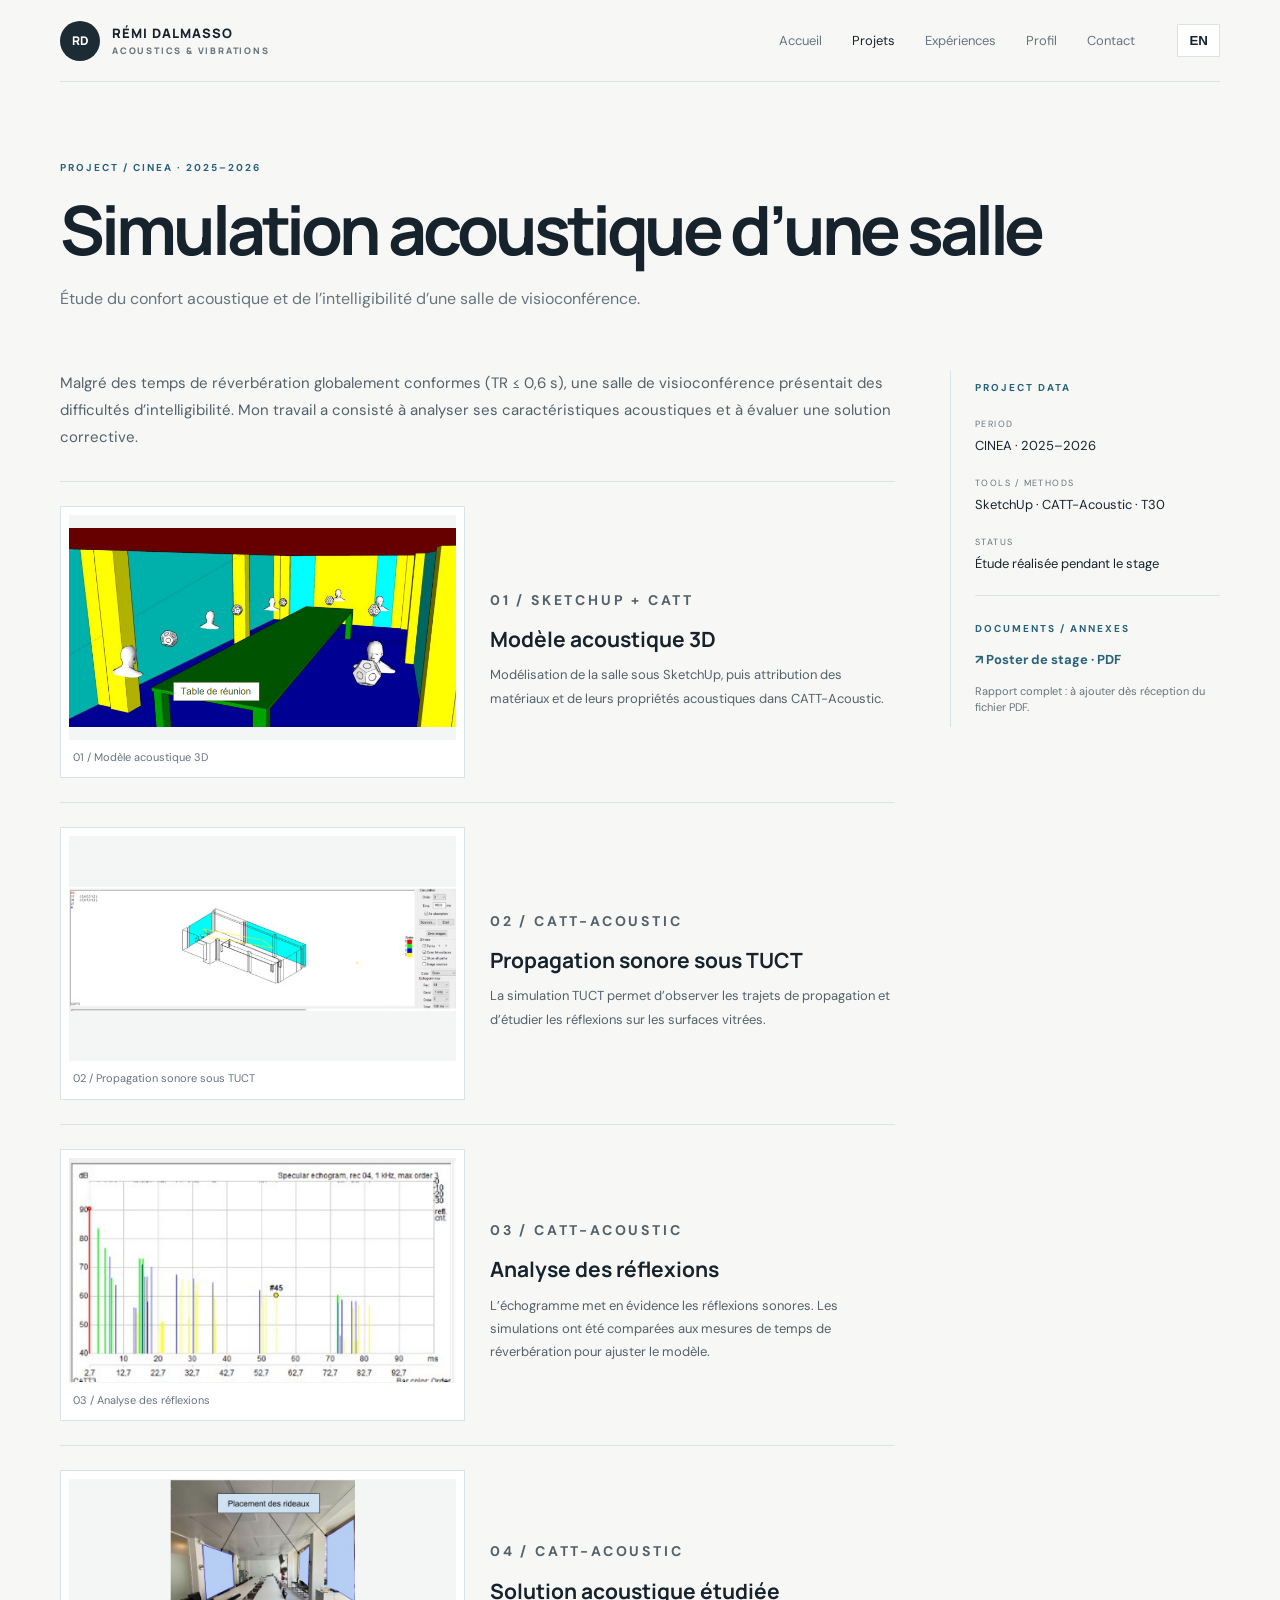
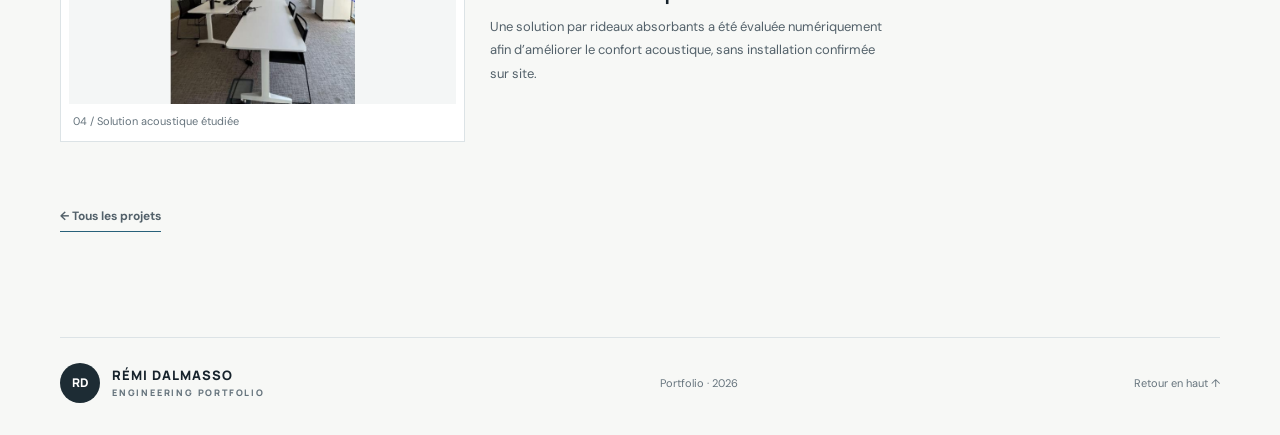
==== projets/salle.html @ cb798d58 "Add files via upload" ====
<!DOCTYPE html>

<html lang="fr"><head><meta charset="utf-8"/><meta content="width=device-width,initial-scale=1" name="viewport"/><meta content="Portfolio de Rémi Dalmasso, acoustique, vibrations et mécanique — UTC" name="description"/><title>Rémi Dalmasso — Portfolio</title><link href="../css/style.css" rel="stylesheet"/><script defer="" src="../js/main.js"></script></head><body><a class="skip-link" href="#contenu">Aller au contenu</a><header class="site-header"><a class="brand" href="../index.html"><span class="brand-mark">RD</span><span class="brand-text">RÉMI DALMASSO<span>ACOUSTICS &amp; VIBRATIONS</span></span></a><button aria-expanded="false" aria-label="Menu" class="menu-toggle">☰</button><nav aria-label="Navigation principale" class="navigation"><a class="" data-i18n="home" href="../index.html">Accueil</a><a class="active" data-i18n="projects" href="../projets.html">Projets</a><a class="" data-i18n="experience" href="../experiences.html">Expériences</a><a class="" data-i18n="profile" href="../profil.html">Profil</a><a class="" data-i18n="contact" href="../contact.html">Contact</a><button class="lang-switch" type="button">EN</button></nav></header><main id="contenu"><section class="page-hero section-shell"><p class="eyebrow">PROJECT / CINEA · 2025–2026</p><h1><span data-en="Room acoustic simulation" data-fr="Simulation acoustique d’une salle">Simulation acoustique d’une salle</span></h1><p><span data-en="Acoustic comfort and speech intelligibility study for a video-conference room." data-fr="Étude du confort acoustique et de l’intelligibilité d’une salle de visioconférence.">Étude du confort acoustique et de l’intelligibilité d’une salle de visioconférence.</span></p></section><section class="project-detail section-shell"><article class="detail-main"><p class="room-intro"><span data-en="Despite broadly compliant reverberation times (RT ≤ 0.6 s), a video-conference room presented speech intelligibility issues. My work focused on investigating its acoustic behaviour and evaluating a possible treatment." data-fr="Malgré des temps de réverbération globalement conformes (TR ≤ 0,6 s), une salle de visioconférence présentait des difficultés d’intelligibilité. Mon travail a consisté à analyser ses caractéristiques acoustiques et à évaluer une solution corrective.">Malgré des temps de réverbération globalement conformes (TR ≤ 0,6 s), une salle de visioconférence présentait des difficultés d’intelligibilité. Mon travail a consisté à analyser ses caractéristiques acoustiques et à évaluer une solution corrective.</span></p><section class="room-row"><figure class="room-media"><img alt="Modèle acoustique 3D" loading="lazy" src="../assets/images/salle-1.png"/><figcaption>01 / Modèle acoustique 3D</figcaption></figure><div class="room-copy"><p class="eyebrow">01 / SKETCHUP + CATT</p><h2><span data-en="3D acoustic model" data-fr="Modèle acoustique 3D">Modèle acoustique 3D</span></h2><p><span data-en="The room was modelled in SketchUp, with acoustic materials and absorption properties assigned in CATT-Acoustic." data-fr="Modélisation de la salle sous SketchUp, puis attribution des matériaux et de leurs propriétés acoustiques dans CATT-Acoustic.">Modélisation de la salle sous SketchUp, puis attribution des matériaux et de leurs propriétés acoustiques dans CATT-Acoustic.</span></p></div></section><section class="room-row"><figure class="room-media"><img alt="Propagation sonore sous TUCT" loading="lazy" src="../assets/images/salle-2.png"/><figcaption>02 / Propagation sonore sous TUCT</figcaption></figure><div class="room-copy"><p class="eyebrow">02 / CATT-ACOUSTIC</p><h2><span data-en="Sound propagation in TUCT" data-fr="Propagation sonore sous TUCT">Propagation sonore sous TUCT</span></h2><p><span data-en="TUCT simulations were used to investigate sound paths and reflections, particularly from glazed surfaces." data-fr="La simulation TUCT permet d’observer les trajets de propagation et d’étudier les réflexions sur les surfaces vitrées.">La simulation TUCT permet d’observer les trajets de propagation et d’étudier les réflexions sur les surfaces vitrées.</span></p></div></section><section class="room-row"><figure class="room-media"><img alt="Analyse des réflexions" loading="lazy" src="../assets/images/salle-3.png"/><figcaption>03 / Analyse des réflexions</figcaption></figure><div class="room-copy"><p class="eyebrow">03 / CATT-ACOUSTIC</p><h2><span data-en="Reflection analysis" data-fr="Analyse des réflexions">Analyse des réflexions</span></h2><p><span data-en="The echogram highlights sound reflections. Simulated reverberation times were compared with measurements to refine the model." data-fr="L’échogramme met en évidence les réflexions sonores. Les simulations ont été comparées aux mesures de temps de réverbération pour ajuster le modèle.">L’échogramme met en évidence les réflexions sonores. Les simulations ont été comparées aux mesures de temps de réverbération pour ajuster le modèle.</span></p></div></section><section class="room-row"><figure class="room-media"><img alt="Solution acoustique étudiée" loading="lazy" src="../assets/images/salle-4.png"/><figcaption>04 / Solution acoustique étudiée</figcaption></figure><div class="room-copy"><p class="eyebrow">04 / CATT-ACOUSTIC</p><h2><span data-en="Acoustic treatment investigated" data-fr="Solution acoustique étudiée">Solution acoustique étudiée</span></h2><p><span data-en="Absorptive curtains were evaluated numerically as a potential improvement to acoustic comfort; on-site installation was not confirmed." data-fr="Une solution par rideaux absorbants a été évaluée numériquement afin d’améliorer le confort acoustique, sans installation confirmée sur site.">Une solution par rideaux absorbants a été évaluée numériquement afin d’améliorer le confort acoustique, sans installation confirmée sur site.</span></p></div></section><p class="room-back"><a class="text-link" href="../projets.html"><span data-en="← All projects" data-fr="← Tous les projets">← Tous les projets</span></a></p></article><aside class="detail-sidebar"><p class="eyebrow">PROJECT DATA</p><dl><dt>PERIOD</dt><dd>CINEA · 2025–2026</dd><dt>TOOLS / METHODS</dt><dd>SketchUp · CATT-Acoustic · T30</dd><dt>STATUS</dt><dd><span data-en="Internship project completed" data-fr="Étude réalisée pendant le stage">Étude réalisée pendant le stage</span></dd></dl><div class="room-docs"><p class="eyebrow">DOCUMENTS / ANNEXES</p><a class="room-doc-link" href="../assets/CINEA-poster.pdf" rel="noopener" target="_blank">↗ Poster de stage · PDF</a><p class="room-doc-note"><span data-en="Full internship report: link will be added once the PDF is available." data-fr="Rapport complet : à ajouter dès réception du fichier PDF.">Rapport complet : à ajouter dès réception du fichier PDF.</span></p></div></aside></section></main><footer class="site-footer section-shell"><a class="brand" href="../index.html"><span class="brand-mark">RD</span><span class="brand-text">RÉMI DALMASSO<span>ENGINEERING PORTFOLIO</span></span></a><p>Portfolio · <span id="year">2026</span></p><a class="back-top" data-i18n="top" href="#contenu">Retour en haut ↑</a></footer></body></html>
---- css/style.css ----
@import url('https://fonts.googleapis.com/css2?family=DM+Sans:wght@400;500;600;700&family=Manrope:wght@400;500;600;700;800&display=swap');
:root{--ink:#17232c;--muted:#66747d;--line:#dce3e6;--paper:#f7f8f6;--white:#fff;--accent:#28617a;--soft:#e8eeeb;--dark:#1d2c34}*{box-sizing:border-box}html{scroll-behavior:smooth}body{margin:0;background:var(--paper);color:var(--ink);font-family:'DM Sans',sans-serif;line-height:1.65}a{color:inherit}img{max-width:100%;display:block}.section-shell{width:min(1160px,calc(100% - 48px));margin-inline:auto}.site-header{height:82px;display:flex;align-items:center;justify-content:space-between;width:min(1160px,calc(100% - 48px));margin:auto;border-bottom:1px solid var(--line)}.brand{text-decoration:none;display:flex;align-items:center;gap:12px;font:800 13px Manrope,sans-serif;letter-spacing:.08em}.brand-mark{display:grid;place-items:center;width:40px;height:40px;background:var(--dark);color:white;border-radius:50%;font-size:12px;letter-spacing:0}.brand-text span{display:block;color:var(--muted);font-size:9px;letter-spacing:.2em;margin-top:2px}.navigation{display:flex;gap:30px}.navigation a{text-decoration:none;color:var(--muted);font-size:13px}.navigation a:hover,.navigation a.active{color:var(--ink)}.menu-toggle{display:none;background:none;border:0;font-size:24px}.hero{padding:90px 0 76px;display:grid;grid-template-columns:1.15fr .85fr;gap:70px;align-items:center}.eyebrow{font-size:10px;letter-spacing:.2em;font-weight:700;color:var(--accent);text-transform:uppercase}.hero h1,.page-hero h1{font:700 clamp(44px,7vw,82px)/1.02 Manrope,sans-serif;letter-spacing:-.06em;margin:18px 0 22px}.accent{color:var(--accent)}.hero p,.page-hero>p:last-child{max-width:650px;color:var(--muted);font-size:16px}.hero-image{border-radius:8px;overflow:hidden;background:#e6eae7;min-height:330px}.hero-image img{width:100%;height:370px;object-fit:contain;padding:12px}.button{display:inline-flex;align-items:center;gap:16px;padding:13px 18px;text-decoration:none;font-size:12px;font-weight:700;border:1px solid var(--dark);border-radius:3px}.button-dark{background:var(--dark);color:white}.button-light{background:white;color:var(--dark);border-color:white}.text-link{font-size:12px;font-weight:700;text-decoration:none;border-bottom:1px solid var(--accent);padding-bottom:4px}.hero-actions{display:flex;align-items:center;gap:24px;flex-wrap:wrap;margin-top:30px}.section{padding:62px 0}.section-head{display:flex;align-items:end;justify-content:space-between;gap:24px;margin-bottom:28px}.section h2,.section-head h2,.profile-layout h2,.contact-layout h2{font:700 clamp(27px,4vw,42px)/1.15 Manrope,sans-serif;letter-spacing:-.04em;margin:8px 0}.muted{color:var(--muted)}.project-grid{display:grid;grid-template-columns:repeat(3,minmax(0,1fr));gap:18px}.project-card{display:block;text-decoration:none;background:white;border:1px solid var(--line);transition:transform .2s,border-color .2s;overflow:hidden}.project-card:hover{transform:translateY(-3px);border-color:#aeb9bd}.project-card img{width:100%;height:205px;object-fit:contain;padding:10px;background:#e7ece9}.project-card-info{padding:18px;display:flex;justify-content:space-between;gap:10px;align-items:center}.project-card h3{font:700 17px Manrope,sans-serif;margin:0 0 5px}.project-card p{margin:0;font-size:12px;color:var(--muted)}.arrow-circle{display:grid;place-items:center;border:1px solid var(--line);border-radius:50%;width:34px;height:34px;flex:none}.skill-row{display:flex;gap:10px;flex-wrap:wrap;margin-top:22px}.skill{border:1px solid var(--line);background:white;padding:9px 13px;font-size:12px}.cta{background:var(--dark);color:white;padding:34px;display:flex;align-items:center;justify-content:space-between;gap:24px;margin:55px auto}.cta h2{font:700 28px/1.2 Manrope;margin:0}.site-footer{border-top:1px solid var(--line);padding:25px 0 32px;display:flex;align-items:center;justify-content:space-between;gap:20px;font-size:11px;color:var(--muted)}.site-footer .brand{color:var(--ink)}.back-top{text-decoration:none}.page-hero{padding:68px 0 42px}.page-hero h1{font-size:clamp(42px,6vw,68px)}.page-hero>p:last-child{max-width:760px}.filters{display:flex;gap:8px;flex-wrap:wrap;margin:10px 0 26px}.filter-btn{padding:9px 13px;background:transparent;border:1px solid var(--line);font:inherit;font-size:12px;cursor:pointer}.filter-btn.active,.filter-btn:hover{background:var(--dark);color:white;border-color:var(--dark)}.project-detail{display:grid;grid-template-columns:minmax(0,1fr) 270px;gap:55px;padding-bottom:75px}.detail-main h2{font:700 24px Manrope;margin:32px 0 10px}.detail-main p,.detail-main li{font-size:14px;color:#53616a}.detail-main ul{padding-left:20px}.detail-visual{width:100%;max-height:470px;overflow:hidden;background:#e6ebe8;border-radius:5px;margin-bottom:25px}.detail-visual img{width:100%;max-height:470px;object-fit:contain}.detail-sidebar{border-left:1px solid var(--line);padding-left:24px}.detail-sidebar dl{margin:20px 0}.detail-sidebar dt{font-size:9px;letter-spacing:.16em;color:var(--muted);margin-top:20px}.detail-sidebar dd{margin:3px 0;font-size:13px}.download-list{list-style:none;padding:0!important;margin:18px 0}.download-list li{border-top:1px solid var(--line);padding:13px 0;display:flex;justify-content:space-between;gap:14px;align-items:center}.download-list a{font-size:13px;font-weight:700;color:var(--ink);text-decoration:none}.download-list a:hover{color:var(--accent)}.file-note{font-size:11px!important;color:var(--muted)!important}.profile-layout,.contact-layout{display:grid;grid-template-columns:1.2fr .8fr;gap:70px;padding-bottom:75px}.profile-block{border-top:1px solid var(--line);padding:18px 0}.profile-block h3{font:700 15px Manrope;margin:0 0 7px}.profile-block p{font-size:13px;color:var(--muted);margin:0}.cv-panel{background:white;border:1px solid var(--line);padding:28px}.cv-panel h2{font-size:27px}.contact-list{border-top:1px solid var(--line)}.contact-row{display:flex;justify-content:space-between;gap:20px;padding:20px 0;border-bottom:1px solid var(--line);text-decoration:none;font-size:13px}.contact-row span:first-child{color:var(--muted)}.notice{background:#edf0ed;padding:14px 16px;font-size:12px;color:#53616a;margin-top:20px}.experience-banner{display:grid;grid-template-columns:1fr 1fr;gap:36px;align-items:center;margin-bottom:36px}.experience-banner img{width:100%;height:320px;object-fit:contain;padding:12px;background:#e3e8e5;border-radius:5px}.experience-banner h2{font:700 32px Manrope;line-height:1.15}.skip-link{position:absolute;left:-999px}.skip-link:focus{left:10px;top:10px;background:white;padding:10px;z-index:10}@media(max-width:760px){.section-shell,.site-header{width:min(100% - 32px,1160px)}.site-header{height:70px}.menu-toggle{display:block}.navigation{display:none;position:absolute;top:70px;left:0;right:0;padding:20px 24px;background:var(--paper);border-bottom:1px solid var(--line);z-index:5;flex-direction:column;gap:18px}.navigation.open{display:flex}.hero{grid-template-columns:1fr;gap:32px;padding:58px 0}.hero-image{min-height:230px}.hero-image img{height:260px}.project-grid{grid-template-columns:repeat(2,minmax(0,1fr))}.project-card img{height:155px}.project-detail,.profile-layout,.contact-layout,.experience-banner{grid-template-columns:1fr;gap:28px}.detail-sidebar{border-left:0;border-top:1px solid var(--line);padding:20px 0 0}.section-head{align-items:start;flex-direction:column}.cta{align-items:flex-start;flex-direction:column}.site-footer{align-items:flex-start;flex-direction:column}.page-hero{padding-top:50px}}@media(max-width:480px){.project-grid{grid-template-columns:1fr}.project-card img{height:220px}.hero h1{font-size:52px}.contact-row{flex-direction:column;gap:4px}}

/* Ajustements de mise en page — version révisée */
.project-card[hidden]{display:none!important}
.filter-btn{border-radius:3px;transition:background .18s,color .18s,border-color .18s}
.detail-visual{display:flex;align-items:center;justify-content:center;padding:8px;min-height:180px}
.detail-visual img{width:100%;height:auto;max-height:470px;object-fit:contain}
.detail-sidebar{align-self:start}
.sidebar-resources{border-top:1px solid var(--line);margin-top:28px;padding-top:22px;display:flex;flex-direction:column;align-items:stretch;gap:10px}
.sidebar-resources .eyebrow{margin:0 0 5px}
.resource-button{justify-content:center;text-align:center;width:100%;font-size:11px;line-height:1.4;padding:12px 13px}
.button-outline{background:transparent;color:var(--dark);border:1px solid var(--dark)}
.profile-intro{padding-bottom:30px}
.profile-intro .button{margin-top:12px}
.profile-columns{display:grid;grid-template-columns:minmax(0,1fr) minmax(0,1fr);gap:56px;padding-bottom:80px;align-items:start}
.profile-columns h2{font:700 clamp(27px,4vw,38px)/1.15 Manrope,sans-serif;letter-spacing:-.04em;margin:8px 0 26px}
.timeline{list-style:none;margin:0;padding:0 0 0 24px;border-left:1px solid #bdc8c9}
.timeline-item{position:relative;padding:0 0 30px 18px}
.timeline-item:last-child{padding-bottom:0}
.timeline-item:before{content:"";position:absolute;width:10px;height:10px;border-radius:50%;background:var(--accent);left:-30px;top:5px;border:3px solid var(--paper);box-shadow:0 0 0 1px var(--accent)}
.timeline-date{font-size:10px;letter-spacing:.12em;text-transform:uppercase;color:var(--accent);font-weight:700}
.timeline-item h3,.skill-group h3{font:700 15px Manrope,sans-serif;margin:7px 0}
.timeline-item p,.skill-group p{font-size:13px;color:var(--muted);margin:0}
.skills-panel{background:white;border:1px solid var(--line);padding:26px 28px;border-radius:5px}
.skill-group{padding:16px 0;border-top:1px solid var(--line)}
.skill-group:first-of-type{margin-top:4px}
.contact-cards-wrap{display:block;padding-bottom:80px}
.contact-intro{max-width:620px;margin-bottom:28px}
.contact-cards{display:grid;grid-template-columns:repeat(2,minmax(0,1fr));gap:18px}
.contact-card{min-height:155px;display:flex;flex-direction:column;align-items:flex-start;justify-content:space-between;padding:24px;background:white;border:1px solid var(--line);text-decoration:none;transition:transform .18s,border-color .18s}
.contact-card:hover{transform:translateY(-3px);border-color:#aeb9bd}
.contact-card-label{font-size:10px;letter-spacing:.18em;color:var(--accent);font-weight:700}
.contact-card strong{font:700 16px Manrope,sans-serif;overflow-wrap:anywhere}
.contact-card-action{font-size:12px;font-weight:700;border-bottom:1px solid var(--accent);padding-bottom:3px}
.contact-cv-link{margin-top:24px}
@media(max-width:760px){.profile-columns{grid-template-columns:1fr;gap:36px}.contact-cards{grid-template-columns:1fr}.experience-banner img{height:260px}.hero-image img{height:280px}.project-card img{object-fit:contain}}

.lang-switch{border:1px solid var(--line);background:white;padding:8px 11px;cursor:pointer;font-weight:700;color:var(--ink)}.lang-switch:hover{border-color:var(--accent)}.hero-image{display:grid;place-items:center}.hero-image svg{width:100%;height:auto;max-height:360px}.visual-placeholder{background:#e7eceb;min-height:205px;display:grid;place-items:center;position:relative;overflow:hidden}.visual-placeholder svg{width:100%;height:100%;min-height:205px}.visual-placeholder small{position:absolute;bottom:10px;left:12px;font-size:10px;color:#65747b;background:#f7f8f6dd;padding:3px 7px}.project-card .visual-placeholder{height:205px}.project-card .visual-placeholder svg{min-height:0}.tagline{font-size:11px;color:var(--accent);letter-spacing:.12em;text-transform:uppercase}.project-detail .visual-placeholder{min-height:300px}.lang-switch{margin-left:12px}.site-header{gap:14px}.navigation{align-items:center}@media(max-width:760px){.lang-switch{margin-left:0}}
/* Short visual project pages */
.compact-hero{padding-bottom:25px}.compact-hero h1{max-width:1000px}.short-project{padding-bottom:85px}.project-hero-image{background:#e8eeeb;max-height:490px;overflow:hidden;display:flex;justify-content:center}.project-hero-image img{width:100%;max-height:490px;object-fit:contain}.project-summary{display:grid;grid-template-columns:1.6fr .7fr;gap:42px;align-items:center;padding:34px 0;border-bottom:1px solid var(--line)}.project-summary p:not(.eyebrow){max-width:720px;color:var(--muted);font-size:15px}.project-stat{border-left:2px solid var(--accent);padding-left:20px;font-size:14px;font-weight:700}.visual-gallery{display:grid;grid-template-columns:repeat(2,minmax(0,1fr));gap:22px;margin:30px 0 40px}.visual-figure{margin:0;background:#fff;border:1px solid var(--line);padding:10px}.visual-figure img{width:100%;height:300px;object-fit:contain}.visual-figure figcaption{font-size:10px;letter-spacing:.12em;color:var(--muted);padding:8px 4px 3px}.project-annex{display:flex;justify-content:space-between;align-items:center;gap:25px;padding:24px 28px;background:#e9efed}.project-annex p:last-child{font-size:12px;color:var(--muted)}.project-back{margin-top:35px}@media(max-width:760px){.project-summary,.visual-gallery{grid-template-columns:1fr}.visual-figure img{height:auto;max-height:360px}.project-annex{flex-direction:column;align-items:start}.project-stat{border-left:0;border-top:2px solid var(--accent);padding:14px 0 0}}
/* Meeting-room acoustic simulation gallery */
.room-figure{margin:1.4rem 0 1.8rem;background:#f5f7f7;border:1px solid #e1e7e8;border-radius:8px;overflow:hidden}.room-figure img{display:block;width:100%;height:auto;max-height:440px;object-fit:contain}.room-figure figcaption{font-size:.85rem;color:#536770;padding:.65rem 1rem;background:#fff}.detail-main .room-figure:first-child img{max-height:510px}.detail-main .text-link{display:inline-block;margin:1rem 1.4rem 1rem 0}

/* Meeting-room project V4: compact side-by-side visual storytelling */
.room-intro{font-size:15px!important;line-height:1.8;margin:0 0 30px;max-width:850px}
.room-row{display:grid;grid-template-columns:minmax(0,1fr) minmax(0,1fr);gap:25px;align-items:center;padding:24px 0;border-top:1px solid var(--line)}
.room-media{margin:0;min-width:0;background:#fff;border:1px solid var(--line);padding:8px}
.room-media img{width:100%;height:225px;object-fit:contain;background:#f4f6f6}
.room-media figcaption{font-size:11px;color:var(--muted);padding:8px 4px 3px}
.room-copy h2{font:700 21px/1.3 Manrope,sans-serif;margin:10px 0}
.room-copy p:not(.eyebrow){font-size:13px;line-height:1.8;margin:0}
.room-docs{margin-top:20px;border-top:1px solid var(--line);padding-top:15px}
.room-doc-link{display:block;font-size:13px;font-weight:700;color:var(--accent);text-decoration:none;margin:12px 0}
.room-doc-link:hover{text-decoration:underline}
.room-doc-note{font-size:11px;color:var(--muted);line-height:1.5}
.room-back{margin-top:25px}
@media(max-width:760px){.room-row{grid-template-columns:1fr;gap:12px}.room-media img{height:auto;max-height:300px}.room-copy h2{font-size:19px}}

/* Wolf-tone project: concise image-and-text layout */
.wolf-story{display:grid;gap:26px;margin:32px 0 42px}
.wolf-story-row{display:grid;grid-template-columns:minmax(0,1fr) minmax(0,1fr);gap:34px;align-items:center;padding-bottom:26px;border-bottom:1px solid var(--line)}
.wolf-story-figure{margin:0;background:#f6f8f7;padding:10px}
.wolf-story-figure img{display:block;width:100%;max-height:320px;object-fit:contain}
.wolf-story-figure figcaption{padding-top:8px;color:var(--muted);font-size:11px;letter-spacing:.12em}
.wolf-story-copy h2{font-size:clamp(20px,2.3vw,29px);line-height:1.2;margin:0 0 14px}
.wolf-story-copy p{font-size:15px;line-height:1.75;color:var(--muted);margin:0}
.wolf-quick-links{margin-top:18px;font-weight:400}
.wolf-quick-links .eyebrow{margin-bottom:8px;font-size:10px!important}
.wolf-quick-links a{display:inline-block;font-size:13px;color:var(--accent);font-weight:700;text-decoration:underline;text-underline-offset:4px}
@media(max-width:760px){.wolf-story-row{grid-template-columns:1fr;gap:14px}.wolf-story-figure img{max-height:300px}}

.wolf-quick-links a{display:block;margin-top:10px;font-size:13px;line-height:1.45;text-decoration:underline;text-underline-offset:3px}

/* Featured projects: four-image editorial layout */
.featured-grid{grid-template-columns:repeat(2,minmax(0,1fr));gap:24px}
.featured-card{display:grid;grid-template-columns:44% 56%;min-height:255px;border-radius:14px;box-shadow:0 4px 22px rgba(20,38,46,.045);align-items:stretch}
.featured-card>img{width:100%;height:100%;min-height:255px;max-height:290px;object-fit:cover;padding:0;background:#e8edeb}
.featured-card[href$="jardin.html"]>img{object-fit:contain;padding:22px;background:#e7ece9}
.featured-card .project-card-info{padding:23px 25px;display:block;min-width:0}
.featured-copy{display:flex;flex-direction:column;height:100%}
.featured-label{align-self:flex-start;padding:5px 12px;border-radius:24px;background:#e8f0ef;color:#175b64;font-size:11px;margin-bottom:17px}
.featured-card h3{font-size:clamp(17px,1.7vw,23px);line-height:1.2;margin-bottom:12px;letter-spacing:-.025em}
.featured-card p{font-size:13px;line-height:1.6;margin-bottom:18px}
.featured-more{border-top:1px solid var(--line);padding-top:12px;margin-top:auto;color:#185769;font-size:12px;font-weight:700}
@media(max-width:900px){.featured-grid{grid-template-columns:1fr}.featured-card>img{max-height:260px}}
@media(max-width:520px){.featured-card{grid-template-columns:1fr}.featured-card>img{height:220px;min-height:0;max-height:220px}.featured-card .project-card-info{padding:20px}.featured-label{margin-bottom:12px}}

/* Fifth Element: one logo instead of PDF page screenshots */
.fifth-single-logo{margin:0 auto 28px;max-width:430px;display:flex;justify-content:center;align-items:center;background:#e6ebea;border-radius:12px;padding:24px}
.fifth-single-logo img{display:block;width:100%;height:auto;max-height:360px;object-fit:contain}
.fifth-short-copy{display:grid;grid-template-columns:repeat(3,minmax(0,1fr));gap:18px;margin:12px 0 36px}
.fifth-mini-block{padding:18px;border:1px solid #dce3e3;border-radius:10px}
.fifth-mini-block h2{font-size:17px;margin:0 0 8px}
.fifth-mini-block p{font-size:14px;line-height:1.65;color:#52616a;margin:0}
@media(max-width:740px){.fifth-short-copy{grid-template-columns:1fr}}

/* V10: experience logo, streamlined profile and Abaqus project */
.experience-banner .cinea-logo{width:min(100%,250px);height:auto;max-height:220px;object-fit:contain;background:transparent;padding:0;margin:0 auto;border-radius:0}
.profile-columns-single{grid-template-columns:minmax(0,1fr);max-width:850px}
.profile-cv-link{border-top:1px solid var(--line);padding-top:25px;margin-top:15px}
.profile-cv-link .button{margin-top:8px}
.abaqus-visual{min-height:245px;display:flex;flex-direction:column;justify-content:center;align-items:center;gap:12px;background:linear-gradient(145deg,#e9eeed,#d9e3e5);border:1px solid var(--line);text-align:center;padding:25px}
.abaqus-visual strong{font:700 clamp(30px,4vw,50px)/1 Manrope,sans-serif;letter-spacing:-.05em;color:var(--dark)}
.abaqus-visual>span:last-child{font-size:13px;color:var(--muted)}

/* V11 — aligned profile and refined experience page */
.profile-refined{width:min(1040px,calc(100% - 48px));margin:0 auto;padding:22px 0 85px;display:grid;grid-template-columns:minmax(0,1fr) 280px;gap:70px;align-items:start;max-width:none}
.profile-refined .profile-cv-link{background:#fff;border:1px solid var(--line);padding:26px;border-radius:5px;margin-top:26px}
.profile-refined .profile-cv-link .button{margin-top:12px}
.experience-refined{grid-template-columns:220px minmax(0,1fr);gap:58px;background:#fff;border:1px solid var(--line);padding:38px 46px;border-radius:6px;margin-bottom:48px}
.experience-refined .cinea-logo{width:185px;max-width:100%;max-height:190px;margin:auto;object-fit:contain}
.experience-refined h2{font-size:clamp(24px,3vw,34px);margin:12px 0}
.experience-refined p:last-child{max-width:620px}
.experience-details{grid-template-columns:minmax(0,1.2fr) minmax(260px,.8fr);gap:60px}
.experience-details>aside{border-left:1px solid var(--line);padding-left:32px}
.experience-details .skill-row{gap:8px;margin-top:16px}
.experience-details .skill{font-size:12px;padding:8px 11px}
@media(max-width:760px){.profile-refined{width:min(100% - 32px,1040px);grid-template-columns:1fr;gap:22px}.profile-refined .profile-cv-link{margin-top:0}.experience-refined{grid-template-columns:1fr;padding:28px;gap:16px}.experience-refined .cinea-logo{margin:0;width:150px}.experience-details{grid-template-columns:1fr;gap:25px}.experience-details>aside{border-left:0;border-top:1px solid var(--line);padding:22px 0 0}}

/* V12 — bilingual skills panel and Taipei Abaqus results */
.portfolio-skills{padding-top:50px;padding-bottom:85px}
.portfolio-skills h2{margin-bottom:24px}
.skills-three-col{display:grid;grid-template-columns:repeat(3,minmax(0,1fr));gap:28px;background:#fff;border:1px solid #dfe6e9;border-radius:22px;padding:30px}
.skills-column h3{font-size:16px;margin:0 0 16px;font-weight:700}
.skills-chip-list{display:flex;flex-wrap:wrap;gap:9px}
.skills-chip{display:inline-block;border-radius:9px;padding:10px 13px;background:#edf3f8;color:#294d69;font-size:12px;font-weight:650}
.abaqus-result-figure{margin:0;background:#fff;border:1px solid #e0e6e8;padding:12px;border-radius:9px}
.abaqus-result-figure img{display:block;width:100%;height:auto;object-fit:contain}
.abaqus-result-figure figcaption{font-size:12px;color:#63727c;margin-top:9px}
.abaqus-result-note{font-size:14px;line-height:1.7;color:#52616a;margin:16px 0 30px}
@media(max-width:760px){.skills-three-col{grid-template-columns:1fr;padding:22px;gap:25px}}

/* V13 — portrait de présentation */
.hero-portrait{background:#e5e9e8;min-height:0;max-width:365px;width:100%;justify-self:center;border-radius:12px;overflow:hidden}
.hero-portrait img{width:100%;height:440px;object-fit:cover;object-position:center 24%;padding:0}
@media(max-width:760px){.hero-portrait{max-width:310px;justify-self:start}.hero-portrait img{height:360px}}

.contact-card a{color:inherit;text-decoration:none}.contact-card a:hover{text-decoration:underline}
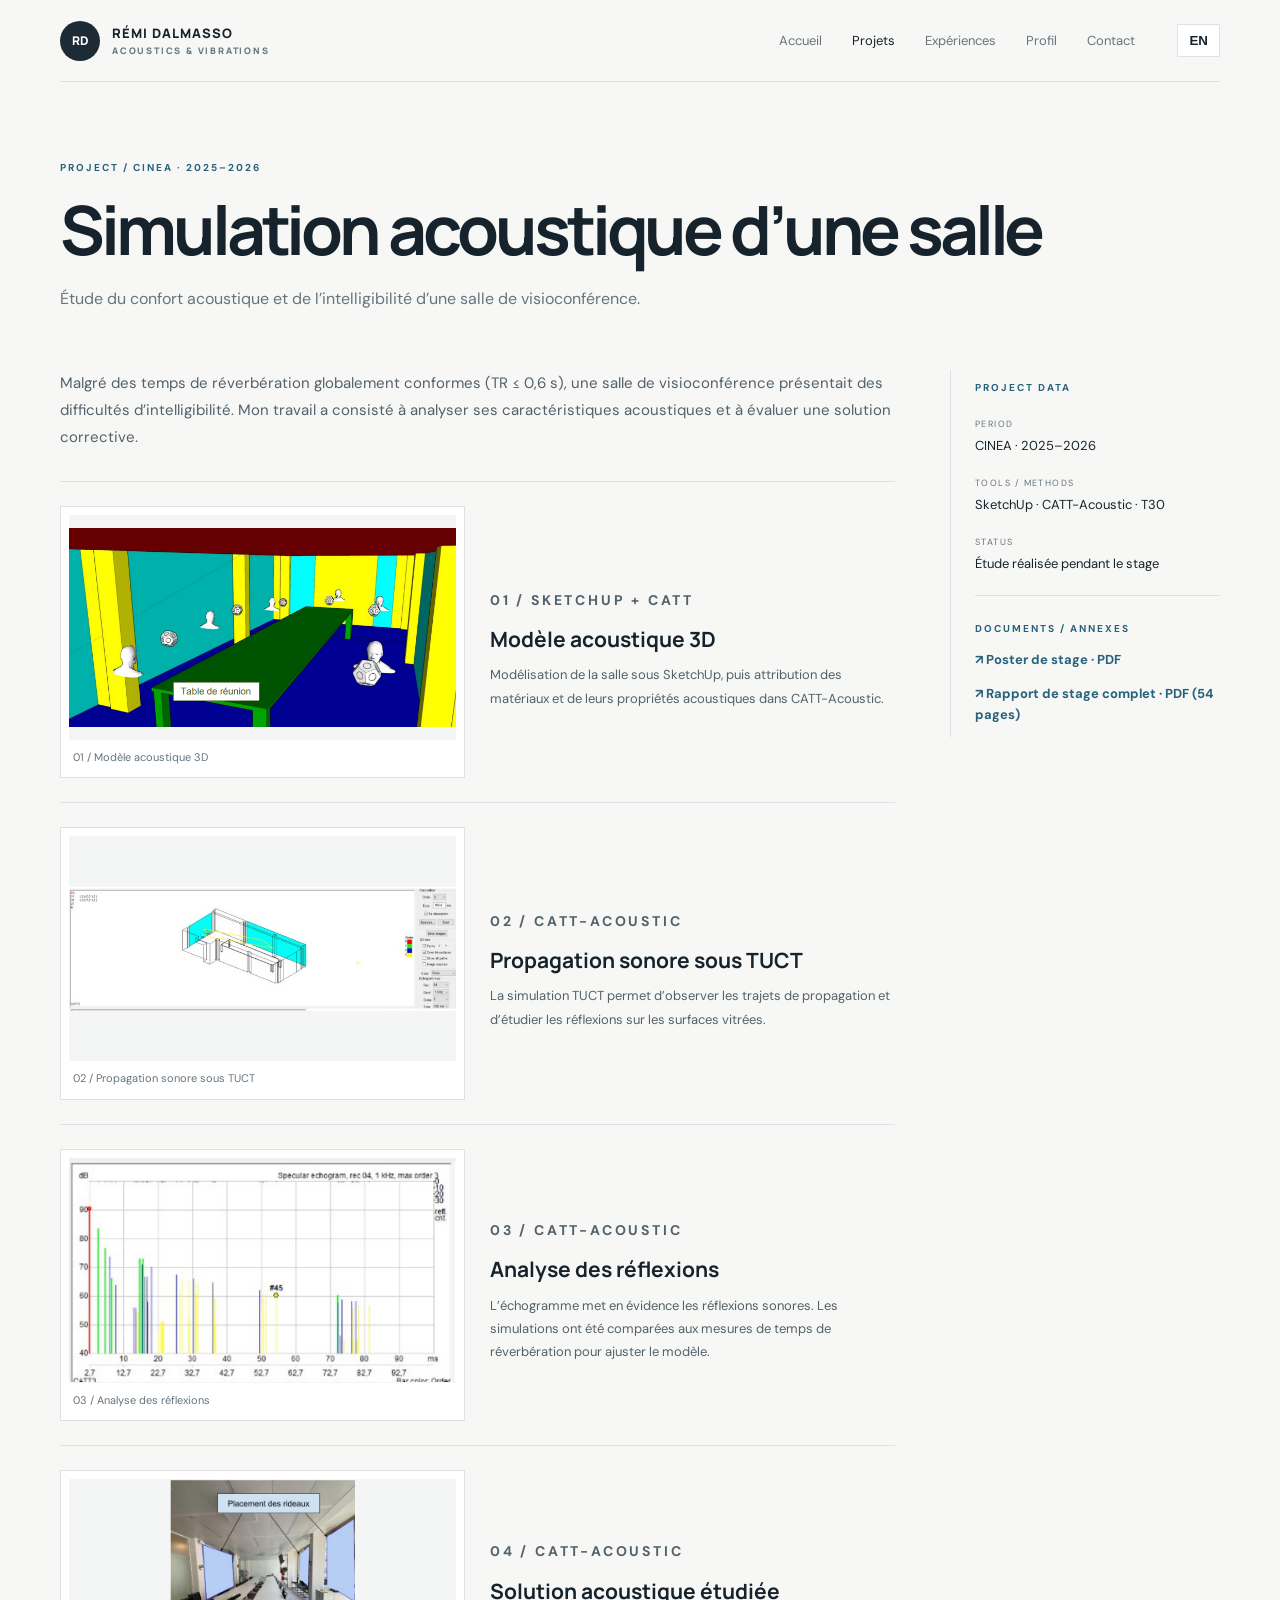
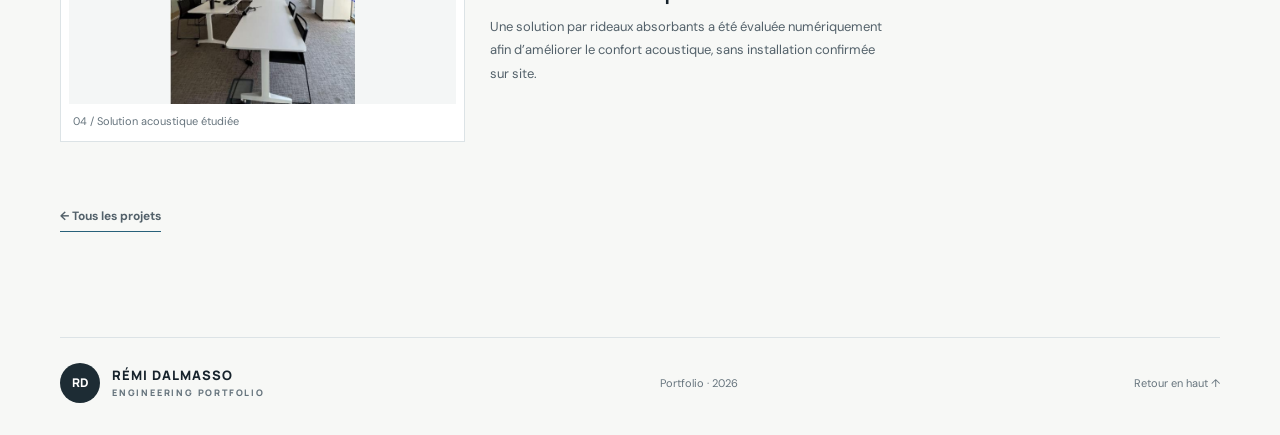
==== commit 9772e437: "Add files via upload" ====
--- a/projets/salle.html
+++ b/projets/salle.html
@@ -1,3 +1,3 @@
 <!DOCTYPE html>
 
-<html lang="fr"><head><meta charset="utf-8"/><meta content="width=device-width,initial-scale=1" name="viewport"/><meta content="Portfolio de Rémi Dalmasso, acoustique, vibrations et mécanique — UTC" name="description"/><title>Rémi Dalmasso — Portfolio</title><link href="../css/style.css" rel="stylesheet"/><script defer="" src="../js/main.js"></script></head><body><a class="skip-link" href="#contenu">Aller au contenu</a><header class="site-header"><a class="brand" href="../index.html"><span class="brand-mark">RD</span><span class="brand-text">RÉMI DALMASSO<span>ACOUSTICS &amp; VIBRATIONS</span></span></a><button aria-expanded="false" aria-label="Menu" class="menu-toggle">☰</button><nav aria-label="Navigation principale" class="navigation"><a class="" data-i18n="home" href="../index.html">Accueil</a><a class="active" data-i18n="projects" href="../projets.html">Projets</a><a class="" data-i18n="experience" href="../experiences.html">Expériences</a><a class="" data-i18n="profile" href="../profil.html">Profil</a><a class="" data-i18n="contact" href="../contact.html">Contact</a><button class="lang-switch" type="button">EN</button></nav></header><main id="contenu"><section class="page-hero section-shell"><p class="eyebrow">PROJECT / CINEA · 2025–2026</p><h1><span data-en="Room acoustic simulation" data-fr="Simulation acoustique d’une salle">Simulation acoustique d’une salle</span></h1><p><span data-en="Acoustic comfort and speech intelligibility study for a video-conference room." data-fr="Étude du confort acoustique et de l’intelligibilité d’une salle de visioconférence.">Étude du confort acoustique et de l’intelligibilité d’une salle de visioconférence.</span></p></section><section class="project-detail section-shell"><article class="detail-main"><p class="room-intro"><span data-en="Despite broadly compliant reverberation times (RT ≤ 0.6 s), a video-conference room presented speech intelligibility issues. My work focused on investigating its acoustic behaviour and evaluating a possible treatment." data-fr="Malgré des temps de réverbération globalement conformes (TR ≤ 0,6 s), une salle de visioconférence présentait des difficultés d’intelligibilité. Mon travail a consisté à analyser ses caractéristiques acoustiques et à évaluer une solution corrective.">Malgré des temps de réverbération globalement conformes (TR ≤ 0,6 s), une salle de visioconférence présentait des difficultés d’intelligibilité. Mon travail a consisté à analyser ses caractéristiques acoustiques et à évaluer une solution corrective.</span></p><section class="room-row"><figure class="room-media"><img alt="Modèle acoustique 3D" loading="lazy" src="../assets/images/salle-1.png"/><figcaption>01 / Modèle acoustique 3D</figcaption></figure><div class="room-copy"><p class="eyebrow">01 / SKETCHUP + CATT</p><h2><span data-en="3D acoustic model" data-fr="Modèle acoustique 3D">Modèle acoustique 3D</span></h2><p><span data-en="The room was modelled in SketchUp, with acoustic materials and absorption properties assigned in CATT-Acoustic." data-fr="Modélisation de la salle sous SketchUp, puis attribution des matériaux et de leurs propriétés acoustiques dans CATT-Acoustic.">Modélisation de la salle sous SketchUp, puis attribution des matériaux et de leurs propriétés acoustiques dans CATT-Acoustic.</span></p></div></section><section class="room-row"><figure class="room-media"><img alt="Propagation sonore sous TUCT" loading="lazy" src="../assets/images/salle-2.png"/><figcaption>02 / Propagation sonore sous TUCT</figcaption></figure><div class="room-copy"><p class="eyebrow">02 / CATT-ACOUSTIC</p><h2><span data-en="Sound propagation in TUCT" data-fr="Propagation sonore sous TUCT">Propagation sonore sous TUCT</span></h2><p><span data-en="TUCT simulations were used to investigate sound paths and reflections, particularly from glazed surfaces." data-fr="La simulation TUCT permet d’observer les trajets de propagation et d’étudier les réflexions sur les surfaces vitrées.">La simulation TUCT permet d’observer les trajets de propagation et d’étudier les réflexions sur les surfaces vitrées.</span></p></div></section><section class="room-row"><figure class="room-media"><img alt="Analyse des réflexions" loading="lazy" src="../assets/images/salle-3.png"/><figcaption>03 / Analyse des réflexions</figcaption></figure><div class="room-copy"><p class="eyebrow">03 / CATT-ACOUSTIC</p><h2><span data-en="Reflection analysis" data-fr="Analyse des réflexions">Analyse des réflexions</span></h2><p><span data-en="The echogram highlights sound reflections. Simulated reverberation times were compared with measurements to refine the model." data-fr="L’échogramme met en évidence les réflexions sonores. Les simulations ont été comparées aux mesures de temps de réverbération pour ajuster le modèle.">L’échogramme met en évidence les réflexions sonores. Les simulations ont été comparées aux mesures de temps de réverbération pour ajuster le modèle.</span></p></div></section><section class="room-row"><figure class="room-media"><img alt="Solution acoustique étudiée" loading="lazy" src="../assets/images/salle-4.png"/><figcaption>04 / Solution acoustique étudiée</figcaption></figure><div class="room-copy"><p class="eyebrow">04 / CATT-ACOUSTIC</p><h2><span data-en="Acoustic treatment investigated" data-fr="Solution acoustique étudiée">Solution acoustique étudiée</span></h2><p><span data-en="Absorptive curtains were evaluated numerically as a potential improvement to acoustic comfort; on-site installation was not confirmed." data-fr="Une solution par rideaux absorbants a été évaluée numériquement afin d’améliorer le confort acoustique, sans installation confirmée sur site.">Une solution par rideaux absorbants a été évaluée numériquement afin d’améliorer le confort acoustique, sans installation confirmée sur site.</span></p></div></section><p class="room-back"><a class="text-link" href="../projets.html"><span data-en="← All projects" data-fr="← Tous les projets">← Tous les projets</span></a></p></article><aside class="detail-sidebar"><p class="eyebrow">PROJECT DATA</p><dl><dt>PERIOD</dt><dd>CINEA · 2025–2026</dd><dt>TOOLS / METHODS</dt><dd>SketchUp · CATT-Acoustic · T30</dd><dt>STATUS</dt><dd><span data-en="Internship project completed" data-fr="Étude réalisée pendant le stage">Étude réalisée pendant le stage</span></dd></dl><div class="room-docs"><p class="eyebrow">DOCUMENTS / ANNEXES</p><a class="room-doc-link" href="../assets/CINEA-poster.pdf" rel="noopener" target="_blank">↗ Poster de stage · PDF</a><p class="room-doc-note"><span data-en="Full internship report: link will be added once the PDF is available." data-fr="Rapport complet : à ajouter dès réception du fichier PDF.">Rapport complet : à ajouter dès réception du fichier PDF.</span></p></div></aside></section></main><footer class="site-footer section-shell"><a class="brand" href="../index.html"><span class="brand-mark">RD</span><span class="brand-text">RÉMI DALMASSO<span>ENGINEERING PORTFOLIO</span></span></a><p>Portfolio · <span id="year">2026</span></p><a class="back-top" data-i18n="top" href="#contenu">Retour en haut ↑</a></footer></body></html>+<html lang="fr"><head><meta charset="utf-8"/><meta content="width=device-width,initial-scale=1" name="viewport"/><meta content="Portfolio de Rémi Dalmasso, acoustique, vibrations et mécanique — UTC" name="description"/><title>Rémi Dalmasso — Portfolio</title><link href="../css/style.css" rel="stylesheet"/><script defer="" src="../js/main.js"></script></head><body><a class="skip-link" href="#contenu">Aller au contenu</a><header class="site-header"><a class="brand" href="../index.html"><span class="brand-mark">RD</span><span class="brand-text">RÉMI DALMASSO<span>ACOUSTICS &amp; VIBRATIONS</span></span></a><button aria-expanded="false" aria-label="Menu" class="menu-toggle">☰</button><nav aria-label="Navigation principale" class="navigation"><a class="" data-i18n="home" href="../index.html">Accueil</a><a class="active" data-i18n="projects" href="../projets.html">Projets</a><a class="" data-i18n="experience" href="../experiences.html">Expériences</a><a class="" data-i18n="profile" href="../profil.html">Profil</a><a class="" data-i18n="contact" href="../contact.html">Contact</a><button class="lang-switch" type="button">EN</button></nav></header><main id="contenu"><section class="page-hero section-shell"><p class="eyebrow">PROJECT / CINEA · 2025–2026</p><h1><span data-en="Room acoustic simulation" data-fr="Simulation acoustique d’une salle">Simulation acoustique d’une salle</span></h1><p><span data-en="Acoustic comfort and speech intelligibility study for a video-conference room." data-fr="Étude du confort acoustique et de l’intelligibilité d’une salle de visioconférence.">Étude du confort acoustique et de l’intelligibilité d’une salle de visioconférence.</span></p></section><section class="project-detail section-shell"><article class="detail-main"><p class="room-intro"><span data-en="Despite broadly compliant reverberation times (RT ≤ 0.6 s), a video-conference room presented speech intelligibility issues. My work focused on investigating its acoustic behaviour and evaluating a possible treatment." data-fr="Malgré des temps de réverbération globalement conformes (TR ≤ 0,6 s), une salle de visioconférence présentait des difficultés d’intelligibilité. Mon travail a consisté à analyser ses caractéristiques acoustiques et à évaluer une solution corrective.">Malgré des temps de réverbération globalement conformes (TR ≤ 0,6 s), une salle de visioconférence présentait des difficultés d’intelligibilité. Mon travail a consisté à analyser ses caractéristiques acoustiques et à évaluer une solution corrective.</span></p><section class="room-row"><figure class="room-media"><img alt="Modèle acoustique 3D" loading="lazy" src="../assets/images/salle-1.png"/><figcaption>01 / Modèle acoustique 3D</figcaption></figure><div class="room-copy"><p class="eyebrow">01 / SKETCHUP + CATT</p><h2><span data-en="3D acoustic model" data-fr="Modèle acoustique 3D">Modèle acoustique 3D</span></h2><p><span data-en="The room was modelled in SketchUp, with acoustic materials and absorption properties assigned in CATT-Acoustic." data-fr="Modélisation de la salle sous SketchUp, puis attribution des matériaux et de leurs propriétés acoustiques dans CATT-Acoustic.">Modélisation de la salle sous SketchUp, puis attribution des matériaux et de leurs propriétés acoustiques dans CATT-Acoustic.</span></p></div></section><section class="room-row"><figure class="room-media"><img alt="Propagation sonore sous TUCT" loading="lazy" src="../assets/images/salle-2.png"/><figcaption>02 / Propagation sonore sous TUCT</figcaption></figure><div class="room-copy"><p class="eyebrow">02 / CATT-ACOUSTIC</p><h2><span data-en="Sound propagation in TUCT" data-fr="Propagation sonore sous TUCT">Propagation sonore sous TUCT</span></h2><p><span data-en="TUCT simulations were used to investigate sound paths and reflections, particularly from glazed surfaces." data-fr="La simulation TUCT permet d’observer les trajets de propagation et d’étudier les réflexions sur les surfaces vitrées.">La simulation TUCT permet d’observer les trajets de propagation et d’étudier les réflexions sur les surfaces vitrées.</span></p></div></section><section class="room-row"><figure class="room-media"><img alt="Analyse des réflexions" loading="lazy" src="../assets/images/salle-3.png"/><figcaption>03 / Analyse des réflexions</figcaption></figure><div class="room-copy"><p class="eyebrow">03 / CATT-ACOUSTIC</p><h2><span data-en="Reflection analysis" data-fr="Analyse des réflexions">Analyse des réflexions</span></h2><p><span data-en="The echogram highlights sound reflections. Simulated reverberation times were compared with measurements to refine the model." data-fr="L’échogramme met en évidence les réflexions sonores. Les simulations ont été comparées aux mesures de temps de réverbération pour ajuster le modèle.">L’échogramme met en évidence les réflexions sonores. Les simulations ont été comparées aux mesures de temps de réverbération pour ajuster le modèle.</span></p></div></section><section class="room-row"><figure class="room-media"><img alt="Solution acoustique étudiée" loading="lazy" src="../assets/images/salle-4.png"/><figcaption>04 / Solution acoustique étudiée</figcaption></figure><div class="room-copy"><p class="eyebrow">04 / CATT-ACOUSTIC</p><h2><span data-en="Acoustic treatment investigated" data-fr="Solution acoustique étudiée">Solution acoustique étudiée</span></h2><p><span data-en="Absorptive curtains were evaluated numerically as a potential improvement to acoustic comfort; on-site installation was not confirmed." data-fr="Une solution par rideaux absorbants a été évaluée numériquement afin d’améliorer le confort acoustique, sans installation confirmée sur site.">Une solution par rideaux absorbants a été évaluée numériquement afin d’améliorer le confort acoustique, sans installation confirmée sur site.</span></p></div></section><p class="room-back"><a class="text-link" href="../projets.html"><span data-en="← All projects" data-fr="← Tous les projets">← Tous les projets</span></a></p></article><aside class="detail-sidebar"><p class="eyebrow">PROJECT DATA</p><dl><dt>PERIOD</dt><dd>CINEA · 2025–2026</dd><dt>TOOLS / METHODS</dt><dd>SketchUp · CATT-Acoustic · T30</dd><dt>STATUS</dt><dd><span data-en="Internship project completed" data-fr="Étude réalisée pendant le stage">Étude réalisée pendant le stage</span></dd></dl><div class="room-docs"><p class="eyebrow">DOCUMENTS / ANNEXES</p><a class="room-doc-link" href="../assets/CINEA-poster.pdf" rel="noopener" target="_blank">↗ Poster de stage · PDF</a><a class="room-doc-link" href="../assets/documents/rapport-stage-cinea-remi-dalmasso.pdf" rel="noopener" target="_blank"><span data-en="↗ Full internship report · PDF (54 pages)" data-fr="↗ Rapport de stage complet · PDF (54 pages)">↗ Rapport de stage complet · PDF (54 pages)</span></a></div></aside></section></main><footer class="site-footer section-shell"><a class="brand" href="../index.html"><span class="brand-mark">RD</span><span class="brand-text">RÉMI DALMASSO<span>ENGINEERING PORTFOLIO</span></span></a><p>Portfolio · <span id="year">2026</span></p><a class="back-top" data-i18n="top" href="#contenu">Retour en haut ↑</a></footer></body></html>
